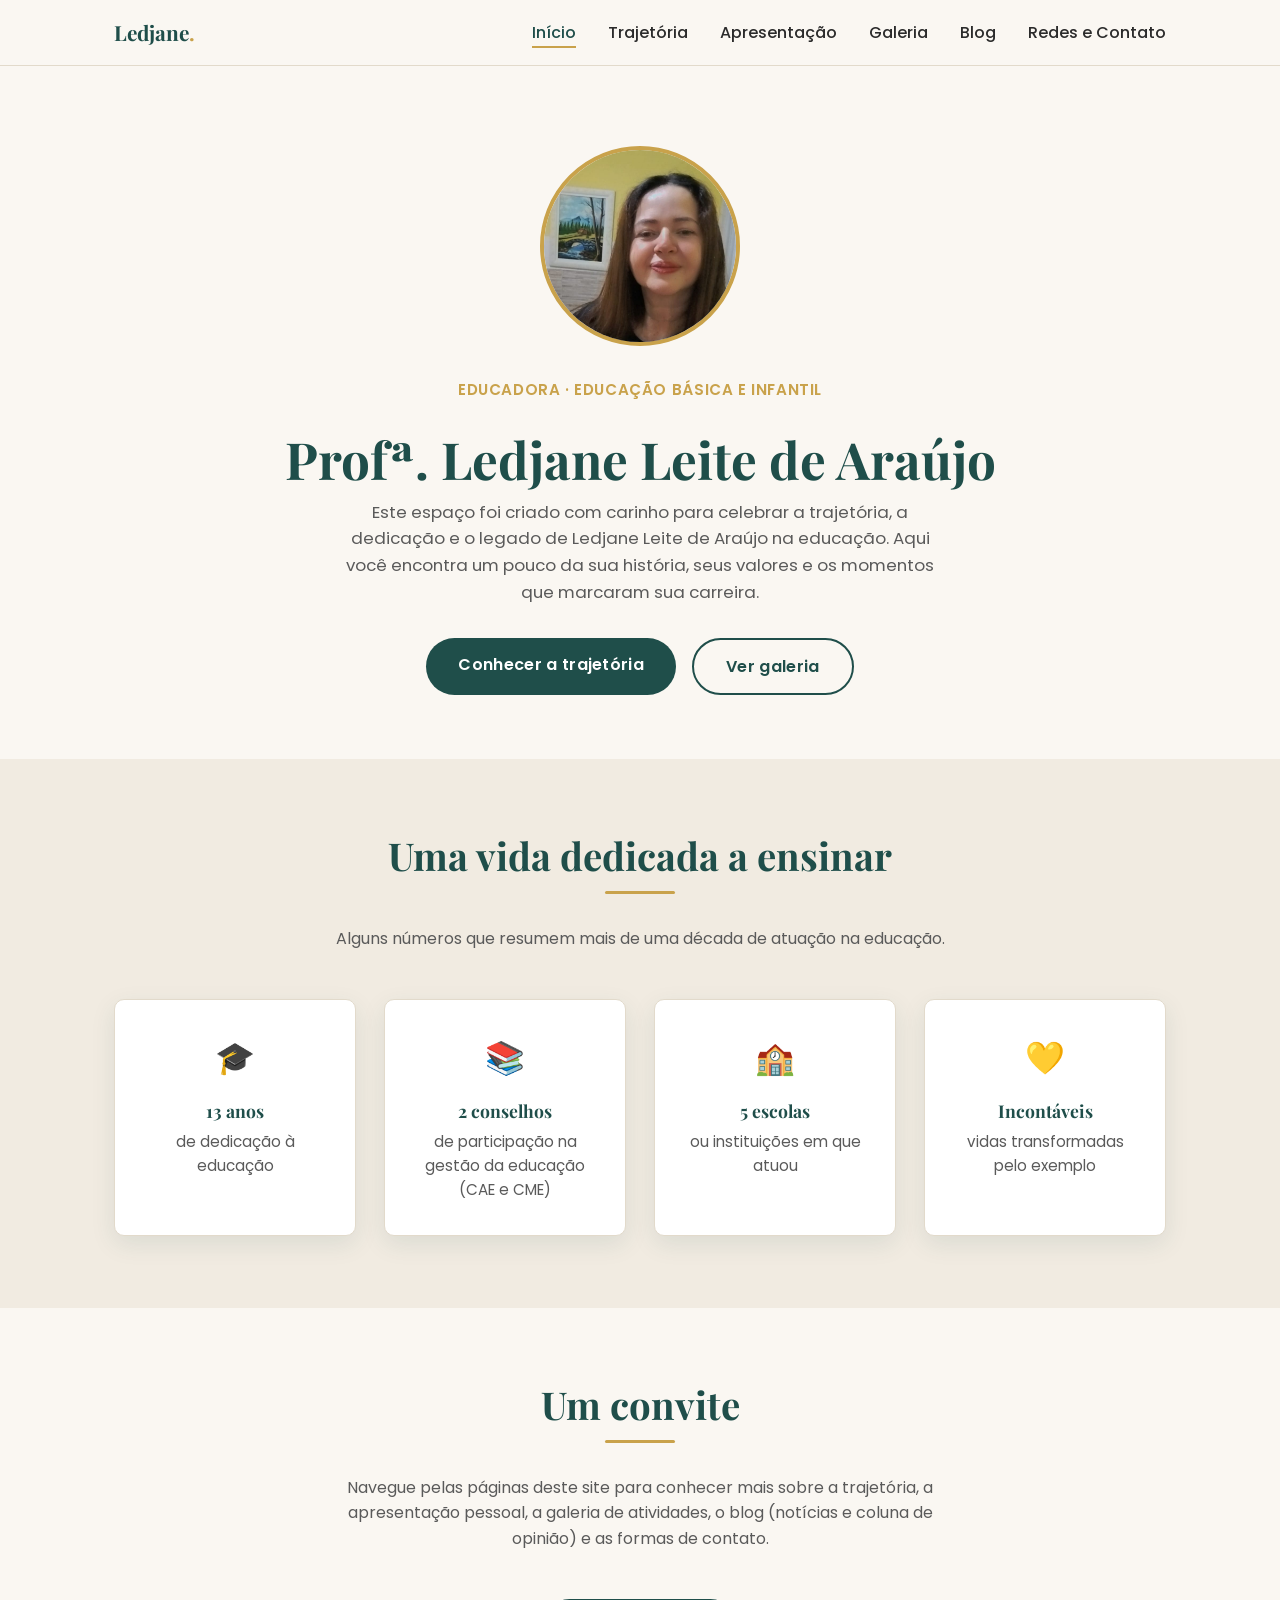
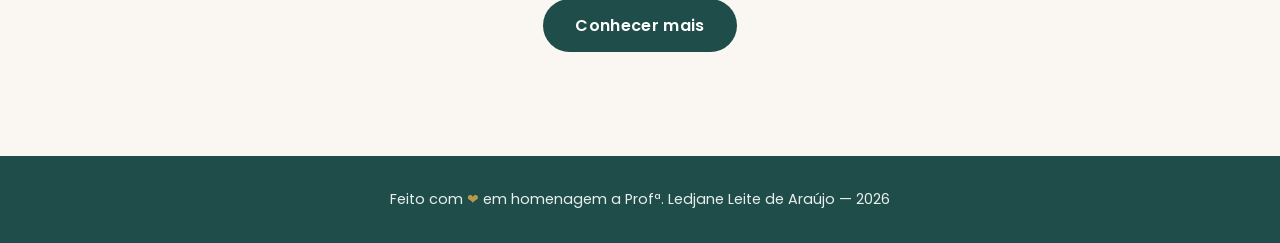
==== index.html @ a9190896 "Add files via upload" ====
<!DOCTYPE html>
<html lang="pt-BR">
<head>
  <meta charset="UTF-8" />
  <meta name="viewport" content="width=device-width, initial-scale=1.0" />
  <title>Profª. Ledjane Leite de Araújo | Uma homenagem</title>
  <meta name="description" content="Site em homenagem a Ledjane Leite de Araújo, profissional dedicada à educação." />
  <link rel="icon" type="image/svg+xml" href="assets/favicon.svg" />
  <link rel="preconnect" href="https://fonts.googleapis.com" />
  <link rel="preconnect" href="https://fonts.gstatic.com" crossorigin />
  <link href="https://fonts.googleapis.com/css2?family=Playfair+Display:wght@600;700&family=Poppins:wght@300;400;500;600;700&display=swap" rel="stylesheet" />
  <link rel="stylesheet" href="css/style.css" />
</head>
<body>

  <header class="cabecalho">
    <nav class="navegacao container">
      <a href="index.html" class="marca">Ledjane<span>.</span></a>
      <button class="botao-menu" aria-label="Abrir menu" aria-expanded="false">
        <span></span><span></span><span></span>
      </button>
      <ul class="menu">
        <li><a href="index.html">Início</a></li>
        <li><a href="trajetoria.html">Trajetória</a></li>
        <li><a href="apresentacao.html">Apresentação</a></li>
        <li><a href="galeria.html">Galeria</a></li>
        <li><a href="blog.html">Blog</a></li>
        <li><a href="contato.html">Redes e Contato</a></li>
      </ul>
    </nav>
  </header>

  <main>
    <section class="hero container">
      <div class="hero-moldura">
        <img src="assets/img/Foto da homenageada n. 1.jpeg" alt="Foto de Ledjane Leite de Araújo" />
      </div>
      <p class="cargo">Educadora &middot; Educação Básica e Infantil</p>
      <h1>Profª. Ledjane Leite de Araújo</h1>
      <p class="resumo">
        Este espaço foi criado com carinho para celebrar a trajetória, a dedicação
        e o legado de Ledjane Leite de Araújo na educação. Aqui você encontra um
        pouco da sua história, seus valores e os momentos que marcaram sua carreira.
      </p>
      <div class="hero-acoes">
        <a href="trajetoria.html" class="botao">Conhecer a trajetória</a>
        <a href="galeria.html" class="botao botao-secundario">Ver galeria</a>
      </div>
    </section>

    <section class="secao secao-alt">
      <div class="container">
        <h2 class="titulo-secao fade-in">Uma vida dedicada a ensinar</h2>
        <div class="linha-destaque"></div>
        <p class="subtitulo-secao fade-in">
          Alguns números que resumem mais de uma década de atuação na educação.
        </p>

        <div class="grade-destaques">
          <div class="cartao fade-in">
            <div class="icone">🎓</div>
            <h3>13 anos</h3>
            <p>de dedicação à educação</p>
          </div>
          <div class="cartao fade-in">
            <div class="icone">📚</div>
            <h3>2 conselhos</h3>
            <p>de participação na gestão da educação (CAE e CME)</p>
          </div>
          <div class="cartao fade-in">
            <div class="icone">🏫</div>
            <h3>5 escolas</h3>
            <p>ou instituições em que atuou</p>
          </div>
          <div class="cartao fade-in">
            <div class="icone">💛</div>
            <h3>Incontáveis</h3>
            <p>vidas transformadas pelo exemplo</p>
          </div>
        </div>
      </div>
    </section>

    <section class="secao">
      <div class="container" style="text-align: center;">
        <h2 class="titulo-secao fade-in">Um convite</h2>
        <div class="linha-destaque"></div>
        <p class="subtitulo-secao fade-in">
          Navegue pelas páginas deste site para conhecer mais sobre a trajetória,
          a apresentação pessoal, a galeria de atividades, o blog (notícias e
          coluna de opinião) e as formas de contato.
        </p>
        <a href="apresentacao.html" class="botao">Conhecer mais</a>
      </div>
    </section>
  </main>

  <footer class="rodape">
    <div class="container">
      <p>Feito com <span class="coracao">&#10084;</span> em homenagem a Profª. Ledjane Leite de Araújo &mdash; <span id="ano-atual"></span></p>
    </div>
  </footer>

  <script src="js/script.js"></script>
</body>
</html>
---- css/style.css ----
/* ==========================================================================
   Homenagem — folha de estilos principal
   ========================================================================== */

:root {
  --cor-fundo: #faf7f2;
  --cor-fundo-alt: #f1ebe1;
  --cor-texto: #2b2b2b;
  --cor-texto-suave: #5a5a5a;
  --cor-primaria: #1f4e4a;
  --cor-primaria-clara: #2f6b65;
  --cor-destaque: #c9a24b;
  --cor-destaque-clara: #e4c77e;
  --cor-branco: #ffffff;
  --cor-borda: #e2dacb;

  --fonte-titulo: "Playfair Display", Georgia, "Times New Roman", serif;
  --fonte-texto: "Poppins", "Segoe UI", Arial, sans-serif;

  --largura-maxima: 1100px;
  --raio: 10px;
  --sombra: 0 8px 24px rgba(31, 78, 74, 0.1);
  --transicao: 0.25s ease;
}

/* ---------- Reset básico ---------- */
* {
  margin: 0;
  padding: 0;
  box-sizing: border-box;
}

html {
  scroll-behavior: smooth;
}

body {
  font-family: var(--fonte-texto);
  color: var(--cor-texto);
  background-color: var(--cor-fundo);
  line-height: 1.6;
  -webkit-font-smoothing: antialiased;
}

img {
  max-width: 100%;
  display: block;
}

a {
  color: inherit;
  text-decoration: none;
}

ul {
  list-style: none;
}

h1, h2, h3, h4 {
  font-family: var(--fonte-titulo);
  color: var(--cor-primaria);
  line-height: 1.25;
}

.container {
  width: 100%;
  max-width: var(--largura-maxima);
  margin-inline: auto;
  padding-inline: 1.5rem;
}

/* ---------- Utilitários ---------- */
.secao {
  padding: 4.5rem 0;
}

.secao-alt {
  background-color: var(--cor-fundo-alt);
}

.titulo-secao {
  font-size: clamp(1.8rem, 3vw, 2.4rem);
  text-align: center;
  margin-bottom: 0.75rem;
}

.subtitulo-secao {
  text-align: center;
  color: var(--cor-texto-suave);
  max-width: 640px;
  margin: 0 auto 3rem;
}

.linha-destaque {
  width: 70px;
  height: 3px;
  background-color: var(--cor-destaque);
  margin: 0 auto 2rem;
  border-radius: 2px;
}

.botao {
  display: inline-block;
  padding: 0.85rem 2rem;
  background-color: var(--cor-primaria);
  color: var(--cor-branco);
  border-radius: 999px;
  font-weight: 600;
  letter-spacing: 0.02em;
  transition: background-color var(--transicao), transform var(--transicao);
  border: none;
  cursor: pointer;
}

.botao:hover {
  background-color: var(--cor-primaria-clara);
  transform: translateY(-2px);
}

.botao-secundario {
  background-color: transparent;
  color: var(--cor-primaria);
  border: 2px solid var(--cor-primaria);
}

.botao-secundario:hover {
  background-color: var(--cor-primaria);
  color: var(--cor-branco);
}

.fade-in {
  opacity: 0;
  transform: translateY(24px);
  transition: opacity 0.7s ease, transform 0.7s ease;
}

.fade-in.visivel {
  opacity: 1;
  transform: translateY(0);
}

/* ---------- Cabeçalho / navegação ---------- */
.cabecalho {
  position: sticky;
  top: 0;
  z-index: 100;
  background-color: rgba(250, 247, 242, 0.95);
  backdrop-filter: blur(6px);
  border-bottom: 1px solid var(--cor-borda);
}

.navegacao {
  display: flex;
  align-items: center;
  justify-content: space-between;
  padding-block: 1rem;
}

.marca {
  font-family: var(--fonte-titulo);
  font-size: 1.3rem;
  color: var(--cor-primaria);
  font-weight: 700;
}

.marca span {
  color: var(--cor-destaque);
}

.menu {
  display: flex;
  gap: 2rem;
}

.menu a {
  font-weight: 500;
  color: var(--cor-texto);
  position: relative;
  padding-bottom: 4px;
  transition: color var(--transicao);
}

.menu a::after {
  content: "";
  position: absolute;
  left: 0;
  bottom: 0;
  width: 0;
  height: 2px;
  background-color: var(--cor-destaque);
  transition: width var(--transicao);
}

.menu a:hover,
.menu a.ativo {
  color: var(--cor-primaria);
}

.menu a:hover::after,
.menu a.ativo::after {
  width: 100%;
}

.botao-menu {
  display: none;
  flex-direction: column;
  gap: 5px;
  background: none;
  border: none;
  cursor: pointer;
  padding: 0.4rem;
}

.botao-menu span {
  width: 26px;
  height: 2px;
  background-color: var(--cor-primaria);
  transition: transform var(--transicao), opacity var(--transicao);
}

.botao-menu.aberto span:nth-child(1) {
  transform: translateY(7px) rotate(45deg);
}

.botao-menu.aberto span:nth-child(2) {
  opacity: 0;
}

.botao-menu.aberto span:nth-child(3) {
  transform: translateY(-7px) rotate(-45deg);
}

/* ---------- Hero (Início) ---------- */
.hero {
  padding: 5rem 0 4rem;
  text-align: center;
}

.hero-moldura {
  width: 200px;
  height: 200px;
  border-radius: 50%;
  margin: 0 auto 2rem;
  background-color: var(--cor-fundo-alt);
  border: 4px solid var(--cor-destaque);
  display: flex;
  align-items: center;
  justify-content: center;
  color: var(--cor-texto-suave);
  font-size: 0.9rem;
  text-align: center;
  overflow: hidden;
}

.hero-moldura img {
  width: 100%;
  height: 100%;
  object-fit: cover;
}

.hero h1 {
  font-size: clamp(2.2rem, 5vw, 3.2rem);
  margin-bottom: 0.5rem;
}

.hero .cargo {
  color: var(--cor-destaque);
  font-weight: 600;
  letter-spacing: 0.04em;
  text-transform: uppercase;
  font-size: 0.95rem;
  margin-bottom: 1.5rem;
}

.hero p.resumo {
  max-width: 620px;
  margin: 0 auto 2rem;
  color: var(--cor-texto-suave);
  font-size: 1.05rem;
}

.hero-acoes {
  display: flex;
  justify-content: center;
  gap: 1rem;
  flex-wrap: wrap;
}

/* ---------- Cartões de destaque (Início) ---------- */
.grade-destaques {
  display: grid;
  grid-template-columns: repeat(auto-fit, minmax(220px, 1fr));
  gap: 1.75rem;
  margin-top: 1rem;
}

.cartao {
  background-color: var(--cor-branco);
  border: 1px solid var(--cor-borda);
  border-radius: var(--raio);
  padding: 2rem 1.5rem;
  text-align: center;
  box-shadow: var(--sombra);
  transition: transform var(--transicao);
}

.cartao:hover {
  transform: translateY(-6px);
}

.cartao .icone {
  font-size: 2rem;
  margin-bottom: 1rem;
}

.cartao h3 {
  font-size: 1.1rem;
  margin-bottom: 0.5rem;
}

.cartao p {
  color: var(--cor-texto-suave);
  font-size: 0.95rem;
}

/* ---------- Mini perfil com foto (Trajetória) ---------- */
.perfil-mini {
  display: flex;
  align-items: center;
  justify-content: center;
  gap: 1rem;
  max-width: 460px;
  margin: 0 auto 3rem;
}

.perfil-mini-foto {
  flex-shrink: 0;
  width: 72px;
  height: 72px;
  border-radius: 50%;
  overflow: hidden;
  border: 3px solid var(--cor-destaque);
}

.perfil-mini-foto img {
  width: 100%;
  height: 100%;
  object-fit: cover;
}

.perfil-mini-nome {
  font-family: var(--fonte-titulo);
  font-weight: 700;
  color: var(--cor-primaria);
  font-size: 1.05rem;
}

.perfil-mini-cargo {
  font-size: 0.85rem;
  color: var(--cor-texto-suave);
}

/* ---------- Experiência profissional (Trajetória) ---------- */
.experiencia-lista {
  max-width: 720px;
  margin: 0 auto;
}

.experiencia-item {
  display: flex;
  align-items: flex-start;
  gap: 1.25rem;
  padding: 1.5rem 0;
  border-bottom: 1px solid var(--cor-borda);
}

.experiencia-item:last-child {
  border-bottom: none;
}

.experiencia-logo {
  flex-shrink: 0;
  width: 60px;
  height: 60px;
  border-radius: 8px;
  border: 1px solid var(--cor-borda);
  background-color: var(--cor-branco);
  display: flex;
  align-items: center;
  justify-content: center;
  overflow: hidden;
  padding: 6px;
}

.experiencia-logo img {
  width: 100%;
  height: 100%;
  object-fit: contain;
}

.experiencia-cargo {
  font-family: var(--fonte-texto);
  font-size: 1.05rem;
  font-weight: 600;
  color: var(--cor-primaria);
  margin-bottom: 0.15rem;
}

.experiencia-instituicao {
  font-weight: 500;
  color: var(--cor-texto);
  margin-bottom: 0.15rem;
}

.experiencia-duracao {
  font-size: 0.85rem;
  color: var(--cor-texto-suave);
}

.experiencia-detalhe {
  font-size: 0.85rem;
  color: var(--cor-texto-suave);
  font-style: italic;
  margin-top: 0.3rem;
}

@media (max-width: 480px) {
  .experiencia-item {
    gap: 0.9rem;
  }

  .experiencia-logo {
    width: 48px;
    height: 48px;
  }
}

/* ---------- Apresentação ---------- */
.apresentacao-conteudo {
  display: grid;
  grid-template-columns: 280px 1fr;
  gap: 3rem;
  align-items: start;
}

.apresentacao-foto {
  width: 100%;
  aspect-ratio: 4 / 5;
  border-radius: var(--raio);
  background-color: var(--cor-fundo-alt);
  border: 1px solid var(--cor-borda);
  display: flex;
  align-items: center;
  justify-content: center;
  color: var(--cor-texto-suave);
  overflow: hidden;
}

.apresentacao-foto img {
  width: 100%;
  height: 100%;
  object-fit: cover;
}

.apresentacao-texto p {
  margin-bottom: 1.1rem;
  color: var(--cor-texto-suave);
}

.citacao {
  border-left: 4px solid var(--cor-destaque);
  padding: 0.5rem 0 0.5rem 1.25rem;
  font-style: italic;
  color: var(--cor-primaria);
  font-size: 1.15rem;
  margin: 1.5rem 0;
}

.lista-valores {
  display: grid;
  grid-template-columns: repeat(auto-fit, minmax(160px, 1fr));
  gap: 1rem;
  margin-top: 1.5rem;
}

.lista-valores li {
  background-color: var(--cor-branco);
  border: 1px solid var(--cor-borda);
  border-radius: var(--raio);
  padding: 1rem;
  text-align: center;
  font-weight: 500;
  color: var(--cor-primaria);
}

/* ---------- Galeria ---------- */
.indice-galeria {
  display: flex;
  flex-wrap: wrap;
  justify-content: center;
  gap: 0.75rem;
  max-width: 900px;
  margin: 0 auto 3.5rem;
}

.indice-galeria a {
  padding: 0.55rem 1.15rem;
  border: 1px solid var(--cor-borda);
  border-radius: 999px;
  background-color: var(--cor-branco);
  color: var(--cor-primaria);
  font-size: 0.9rem;
  font-weight: 500;
  transition: background-color var(--transicao), color var(--transicao);
}

.indice-galeria a:hover {
  background-color: var(--cor-primaria);
  color: var(--cor-branco);
}

.categoria-galeria {
  margin-bottom: 4.5rem;
  scroll-margin-top: 90px;
}

.categoria-galeria:last-child {
  margin-bottom: 0;
}

.categoria-cabecalho {
  max-width: 760px;
  margin: 0 auto 2rem;
}

.categoria-titulo {
  font-size: 1.6rem;
  text-align: center;
  margin-bottom: 1rem;
}

.categoria-contexto {
  color: var(--cor-texto-suave);
  font-size: 0.97rem;
  text-align: left;
  background-color: var(--cor-branco);
  border: 1px solid var(--cor-borda);
  border-left: 4px solid var(--cor-destaque);
  border-radius: var(--raio);
  padding: 1.25rem 1.5rem;
}

.grade-galeria {
  display: grid;
  grid-template-columns: repeat(auto-fill, minmax(220px, 1fr));
  gap: 1.25rem;
}

.item-galeria {
  aspect-ratio: 1 / 1;
  border-radius: var(--raio);
  overflow: hidden;
  background-color: var(--cor-fundo-alt);
  border: 1px dashed var(--cor-borda);
  display: flex;
  align-items: center;
  justify-content: center;
  color: var(--cor-texto-suave);
  font-size: 0.9rem;
  text-align: center;
  padding: 1rem;
  cursor: pointer;
  transition: transform var(--transicao), box-shadow var(--transicao);
}

.item-galeria:hover {
  transform: scale(1.03);
  box-shadow: var(--sombra);
}

.item-galeria img {
  width: 100%;
  height: 100%;
  object-fit: cover;
}

/* Modal / lightbox da galeria */
.lightbox {
  position: fixed;
  inset: 0;
  background-color: rgba(20, 20, 20, 0.85);
  display: none;
  align-items: center;
  justify-content: center;
  z-index: 200;
  padding: 2rem;
}

.lightbox.aberto {
  display: flex;
}

.lightbox-conteudo {
  max-width: 90vw;
  max-height: 85vh;
  border-radius: var(--raio);
  overflow: hidden;
}

.lightbox-conteudo img {
  max-width: 90vw;
  max-height: 85vh;
  object-fit: contain;
}

.lightbox-fechar {
  position: absolute;
  top: 1.5rem;
  right: 2rem;
  color: var(--cor-branco);
  font-size: 2rem;
  background: none;
  border: none;
  cursor: pointer;
  line-height: 1;
}

/* ---------- Blog ---------- */
.blog-filtros {
  display: flex;
  justify-content: center;
  gap: 0.75rem;
  margin-bottom: 3rem;
}

.filtro-blog {
  padding: 0.55rem 1.3rem;
  border: 1px solid var(--cor-borda);
  border-radius: 999px;
  background-color: var(--cor-branco);
  color: var(--cor-primaria);
  font-family: var(--fonte-texto);
  font-size: 0.9rem;
  font-weight: 500;
  cursor: pointer;
  transition: background-color var(--transicao), color var(--transicao);
}

.filtro-blog:hover {
  background-color: var(--cor-fundo-alt);
}

.filtro-blog.ativo {
  background-color: var(--cor-primaria);
  border-color: var(--cor-primaria);
  color: var(--cor-branco);
}

.grade-blog {
  display: grid;
  grid-template-columns: repeat(auto-fit, minmax(280px, 1fr));
  gap: 1.75rem;
}

.post-card {
  display: flex;
  flex-direction: column;
  background-color: var(--cor-branco);
  border: 1px solid var(--cor-borda);
  border-radius: var(--raio);
  overflow: hidden;
  box-shadow: var(--sombra);
  transition: transform var(--transicao);
}

.post-card:hover {
  transform: translateY(-6px);
}

.post-card[hidden] {
  display: none;
}

.post-card-imagem {
  aspect-ratio: 16 / 10;
  background-color: var(--cor-fundo-alt);
  display: flex;
  align-items: center;
  justify-content: center;
  color: var(--cor-texto-suave);
  font-size: 0.9rem;
  overflow: hidden;
}

.post-card-imagem img {
  width: 100%;
  height: 100%;
  object-fit: cover;
}

.post-card-conteudo {
  padding: 1.5rem;
  display: flex;
  flex-direction: column;
  gap: 0.5rem;
}

.post-badge {
  align-self: flex-start;
  font-size: 0.75rem;
  font-weight: 600;
  text-transform: uppercase;
  letter-spacing: 0.03em;
  padding: 0.3rem 0.75rem;
  border-radius: 999px;
}

.post-badge-noticia {
  background-color: rgba(31, 78, 74, 0.12);
  color: var(--cor-primaria);
}

.post-badge-coluna {
  background-color: rgba(201, 162, 75, 0.18);
  color: #8a6a24;
}

.post-card-titulo {
  font-size: 1.15rem;
  margin-top: 0.25rem;
}

.post-card-data {
  font-size: 0.82rem;
  color: var(--cor-texto-suave);
}

.post-card-resumo {
  color: var(--cor-texto-suave);
  font-size: 0.95rem;
}

.post-card-link {
  margin-top: 0.5rem;
  font-weight: 600;
  color: var(--cor-primaria);
  font-size: 0.9rem;
}

/* Página de artigo individual do blog */
.artigo-voltar {
  display: inline-block;
  margin-bottom: 2rem;
  font-weight: 500;
  color: var(--cor-primaria);
}

.artigo-voltar:hover {
  text-decoration: underline;
}

.artigo {
  max-width: 720px;
  margin: 0 auto;
}

.artigo-titulo {
  font-size: clamp(1.8rem, 3.5vw, 2.4rem);
  margin: 1rem 0 0.5rem;
}

.artigo-meta {
  color: var(--cor-texto-suave);
  font-size: 0.9rem;
  margin-bottom: 2rem;
}

.artigo-capa {
  aspect-ratio: 16 / 9;
  background-color: var(--cor-fundo-alt);
  border-radius: var(--raio);
  display: flex;
  align-items: center;
  justify-content: center;
  color: var(--cor-texto-suave);
  overflow: hidden;
  margin-bottom: 2rem;
}

.artigo-capa img {
  width: 100%;
  height: 100%;
  object-fit: cover;
}

.artigo-corpo p {
  margin-bottom: 1.25rem;
  color: var(--cor-texto);
  line-height: 1.75;
}

.artigo-corpo ul {
  margin: 0 0 1.5rem 1.25rem;
  list-style: disc;
}

.artigo-corpo li {
  margin-bottom: 0.6rem;
  line-height: 1.7;
}

.artigo-fontes {
  margin-top: 2.5rem;
  padding-top: 1.25rem;
  border-top: 1px solid var(--cor-borda);
  font-size: 0.9rem;
  color: var(--cor-texto-suave);
}

.artigo-fontes h2 {
  font-family: var(--fonte-texto);
  font-size: 0.8rem;
  font-weight: 600;
  text-transform: uppercase;
  letter-spacing: 0.05em;
  margin-bottom: 0.4rem;
}

.artigo-fontes a {
  color: var(--cor-primaria);
  text-decoration: underline;
}

@media (prefers-reduced-motion: reduce) {
  html {
    scroll-behavior: auto;
  }

  .fade-in {
    opacity: 1;
    transform: none;
    transition: none;
  }
}

/* ---------- Redes e contato ---------- */
.grade-contato {
  display: grid;
  grid-template-columns: repeat(auto-fit, minmax(240px, 1fr));
  gap: 1.75rem;
  max-width: 820px;
  margin: 0 auto;
}

.card-rede {
  background-color: var(--cor-branco);
  border: 1px solid var(--cor-borda);
  border-radius: var(--raio);
  padding: 1.75rem;
  text-align: center;
  box-shadow: var(--sombra);
  transition: transform var(--transicao);
}

.card-rede:hover {
  transform: translateY(-4px);
}

.card-rede .icone {
  font-size: 1.8rem;
  margin-bottom: 0.75rem;
  color: var(--cor-primaria);
}

.card-rede h3 {
  font-size: 1.05rem;
  margin-bottom: 0.3rem;
}

.card-rede a {
  color: var(--cor-texto-suave);
  font-size: 0.95rem;
  word-break: break-word;
}

.formulario-contato {
  max-width: 620px;
  margin: 3rem auto 0;
  display: grid;
  gap: 1.1rem;
}

.campo {
  display: grid;
  gap: 0.4rem;
}

.campo label {
  font-weight: 600;
  font-size: 0.9rem;
  color: var(--cor-primaria);
}

.campo input,
.campo textarea {
  font-family: var(--fonte-texto);
  padding: 0.75rem 1rem;
  border: 1px solid var(--cor-borda);
  border-radius: 8px;
  background-color: var(--cor-branco);
  color: var(--cor-texto);
}

.formulario-aviso {
  font-size: 0.85rem;
  color: var(--cor-texto-suave);
  text-align: center;
}

.campo input:focus,
.campo textarea:focus {
  outline: 2px solid var(--cor-destaque-clara);
  outline-offset: 1px;
}

/* ---------- Rodapé ---------- */
.rodape {
  background-color: var(--cor-primaria);
  color: var(--cor-branco);
  text-align: center;
  padding: 2rem 1rem;
  margin-top: 2rem;
}

.rodape p {
  font-size: 0.9rem;
  opacity: 0.9;
}

.rodape .coracao {
  color: var(--cor-destaque);
}

/* ---------- Responsivo ---------- */
@media (max-width: 820px) {
  .apresentacao-conteudo {
    grid-template-columns: 1fr;
  }

  .apresentacao-foto {
    max-width: 320px;
    margin: 0 auto;
  }
}

@media (max-width: 720px) {
  .botao-menu {
    display: flex;
  }

  .menu {
    position: absolute;
    top: 100%;
    left: 0;
    right: 0;
    background-color: var(--cor-fundo);
    border-bottom: 1px solid var(--cor-borda);
    flex-direction: column;
    gap: 0;
    max-height: 0;
    overflow: hidden;
    transition: max-height var(--transicao);
  }

  .menu.aberto {
    max-height: calc(100vh - 64px);
    overflow-y: auto;
  }

  .menu li {
    border-top: 1px solid var(--cor-borda);
  }

  .menu a {
    display: block;
    padding: 1rem 1.5rem;
  }

  .menu a::after {
    display: none;
  }
}
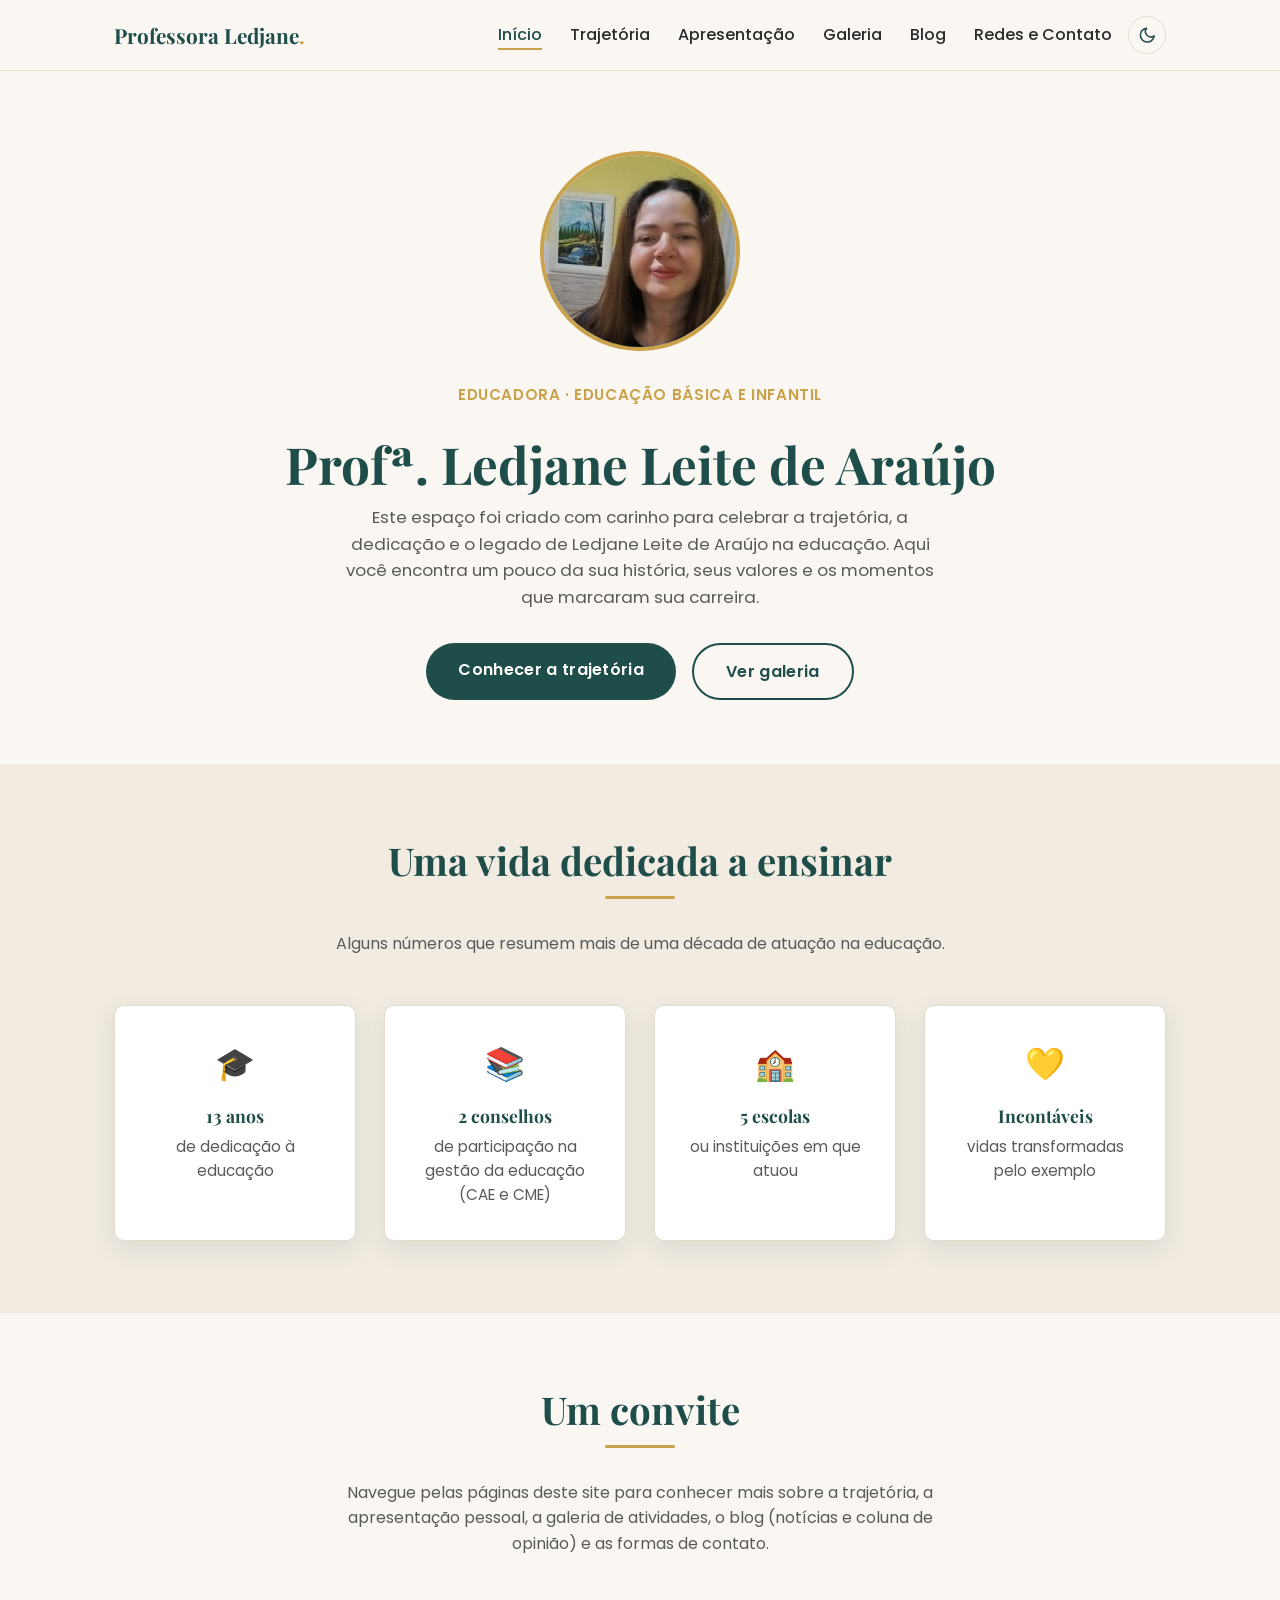
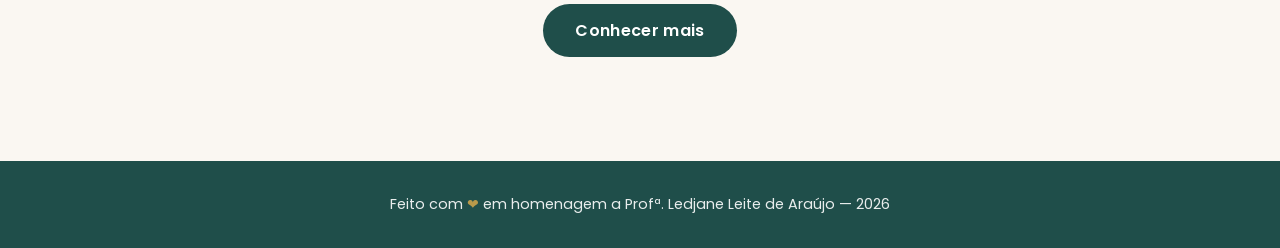
==== commit 5156da24: "Add files via upload" ====
--- a/index.html
+++ b/index.html
@@ -3,6 +3,7 @@
 <head>
   <meta charset="UTF-8" />
   <meta name="viewport" content="width=device-width, initial-scale=1.0" />
+  <script>try{var t=localStorage.getItem("tema");if(!t)t=matchMedia("(prefers-color-scheme: dark)").matches?"escuro":"claro";document.documentElement.setAttribute("data-tema",t)}catch(e){}</script>
   <title>Profª. Ledjane Leite de Araújo | Uma homenagem</title>
   <meta name="description" content="Site em homenagem a Ledjane Leite de Araújo, profissional dedicada à educação." />
   <link rel="icon" type="image/svg+xml" href="assets/favicon.svg" />
@@ -15,7 +16,7 @@
 
   <header class="cabecalho">
     <nav class="navegacao container">
-      <a href="index.html" class="marca">Ledjane<span>.</span></a>
+      <a href="index.html" class="marca">Professora Ledjane<span>.</span></a>
       <button class="botao-menu" aria-label="Abrir menu" aria-expanded="false">
         <span></span><span></span><span></span>
       </button>
@@ -27,6 +28,10 @@
         <li><a href="blog.html">Blog</a></li>
         <li><a href="contato.html">Redes e Contato</a></li>
       </ul>
+      <button type="button" class="botao-tema" aria-label="Alternar modo escuro" aria-pressed="false" title="Modo escuro">
+        <svg class="icone-lua" viewBox="0 0 24 24" aria-hidden="true"><path d="M21 12.8A9 9 0 1 1 11.2 3a7 7 0 0 0 9.8 9.8z"/></svg>
+        <svg class="icone-sol" viewBox="0 0 24 24" aria-hidden="true"><circle cx="12" cy="12" r="4"/><path d="M12 2v2M12 20v2M4.9 4.9l1.4 1.4M17.7 17.7l1.4 1.4M2 12h2M20 12h2M4.9 19.1l1.4-1.4M17.7 6.3l1.4-1.4"/></svg>
+      </button>
     </nav>
   </header>
 
--- a/css/style.css
+++ b/css/style.css
@@ -3,16 +3,25 @@
    ========================================================================== */
 
 :root {
+  color-scheme: light;
+
   --cor-fundo: #faf7f2;
   --cor-fundo-alt: #f1ebe1;
+  --cor-superficie: #ffffff;
   --cor-texto: #2b2b2b;
   --cor-texto-suave: #5a5a5a;
+  --cor-titulo: #1f4e4a;
   --cor-primaria: #1f4e4a;
   --cor-primaria-clara: #2f6b65;
   --cor-destaque: #c9a24b;
   --cor-destaque-clara: #e4c77e;
   --cor-branco: #ffffff;
   --cor-borda: #e2dacb;
+  --cor-cabecalho: rgba(250, 247, 242, 0.95);
+  --cor-rodape: #1f4e4a;
+  --badge-noticia-fundo: rgba(31, 78, 74, 0.12);
+  --badge-coluna-fundo: rgba(201, 162, 75, 0.18);
+  --badge-coluna-texto: #8a6a24;
 
   --fonte-titulo: "Playfair Display", Georgia, "Times New Roman", serif;
   --fonte-texto: "Poppins", "Segoe UI", Arial, sans-serif;
@@ -21,6 +30,27 @@
   --raio: 10px;
   --sombra: 0 8px 24px rgba(31, 78, 74, 0.1);
   --transicao: 0.25s ease;
+}
+
+:root[data-tema="escuro"] {
+  color-scheme: dark;
+
+  --cor-fundo: #111716;
+  --cor-fundo-alt: #172120;
+  --cor-superficie: #1b2524;
+  --cor-texto: #e9e7e2;
+  --cor-texto-suave: #a7b1ae;
+  --cor-titulo: #8fd3c8;
+  --cor-primaria: #2b6a63;
+  --cor-primaria-clara: #3a8077;
+  --cor-destaque: #d4ae58;
+  --cor-borda: #2c3837;
+  --cor-cabecalho: rgba(17, 23, 22, 0.92);
+  --cor-rodape: #0c1211;
+  --badge-noticia-fundo: rgba(143, 211, 200, 0.14);
+  --badge-coluna-fundo: rgba(212, 174, 88, 0.18);
+  --badge-coluna-texto: #e4c77e;
+  --sombra: 0 8px 24px rgba(0, 0, 0, 0.4);
 }
 
 /* ---------- Reset básico ---------- */
@@ -58,7 +88,7 @@
 
 h1, h2, h3, h4 {
   font-family: var(--fonte-titulo);
-  color: var(--cor-primaria);
+  color: var(--cor-titulo);
   line-height: 1.25;
 }
 
@@ -119,8 +149,8 @@
 
 .botao-secundario {
   background-color: transparent;
-  color: var(--cor-primaria);
-  border: 2px solid var(--cor-primaria);
+  color: var(--cor-titulo);
+  border: 2px solid var(--cor-titulo);
 }
 
 .botao-secundario:hover {
@@ -144,7 +174,7 @@
   position: sticky;
   top: 0;
   z-index: 100;
-  background-color: rgba(250, 247, 242, 0.95);
+  background-color: var(--cor-cabecalho);
   backdrop-filter: blur(6px);
   border-bottom: 1px solid var(--cor-borda);
 }
@@ -152,14 +182,16 @@
 .navegacao {
   display: flex;
   align-items: center;
-  justify-content: space-between;
+  gap: 1rem;
   padding-block: 1rem;
 }
 
 .marca {
+  order: 1;
+  white-space: nowrap;
   font-family: var(--fonte-titulo);
   font-size: 1.3rem;
-  color: var(--cor-primaria);
+  color: var(--cor-titulo);
   font-weight: 700;
 }
 
@@ -168,11 +200,14 @@
 }
 
 .menu {
-  display: flex;
-  gap: 2rem;
+  order: 2;
+  margin-left: auto;
+  display: flex;
+  gap: 1.75rem;
 }
 
 .menu a {
+  white-space: nowrap;
   font-weight: 500;
   color: var(--cor-texto);
   position: relative;
@@ -193,7 +228,7 @@
 
 .menu a:hover,
 .menu a.ativo {
-  color: var(--cor-primaria);
+  color: var(--cor-titulo);
 }
 
 .menu a:hover::after,
@@ -201,7 +236,50 @@
   width: 100%;
 }
 
+.botao-tema {
+  order: 3;
+  flex-shrink: 0;
+  width: 2.4rem;
+  height: 2.4rem;
+  display: inline-flex;
+  align-items: center;
+  justify-content: center;
+  background: none;
+  border: 1px solid var(--cor-borda);
+  border-radius: 50%;
+  color: var(--cor-titulo);
+  cursor: pointer;
+  transition: background-color var(--transicao);
+}
+
+.botao-tema:hover {
+  background-color: var(--cor-fundo-alt);
+}
+
+.botao-tema svg {
+  width: 1.15rem;
+  height: 1.15rem;
+  fill: none;
+  stroke: currentColor;
+  stroke-width: 2;
+  stroke-linecap: round;
+  stroke-linejoin: round;
+}
+
+.botao-tema .icone-sol {
+  display: none;
+}
+
+:root[data-tema="escuro"] .botao-tema .icone-sol {
+  display: block;
+}
+
+:root[data-tema="escuro"] .botao-tema .icone-lua {
+  display: none;
+}
+
 .botao-menu {
+  order: 4;
   display: none;
   flex-direction: column;
   gap: 5px;
@@ -214,7 +292,7 @@
 .botao-menu span {
   width: 26px;
   height: 2px;
-  background-color: var(--cor-primaria);
+  background-color: var(--cor-titulo);
   transition: transform var(--transicao), opacity var(--transicao);
 }
 
@@ -295,7 +373,7 @@
 }
 
 .cartao {
-  background-color: var(--cor-branco);
+  background-color: var(--cor-superficie);
   border: 1px solid var(--cor-borda);
   border-radius: var(--raio);
   padding: 2rem 1.5rem;
@@ -351,7 +429,7 @@
 .perfil-mini-nome {
   font-family: var(--fonte-titulo);
   font-weight: 700;
-  color: var(--cor-primaria);
+  color: var(--cor-titulo);
   font-size: 1.05rem;
 }
 
@@ -402,7 +480,7 @@
   font-family: var(--fonte-texto);
   font-size: 1.05rem;
   font-weight: 600;
-  color: var(--cor-primaria);
+  color: var(--cor-titulo);
   margin-bottom: 0.15rem;
 }
 
@@ -471,7 +549,7 @@
   border-left: 4px solid var(--cor-destaque);
   padding: 0.5rem 0 0.5rem 1.25rem;
   font-style: italic;
-  color: var(--cor-primaria);
+  color: var(--cor-titulo);
   font-size: 1.15rem;
   margin: 1.5rem 0;
 }
@@ -484,13 +562,13 @@
 }
 
 .lista-valores li {
-  background-color: var(--cor-branco);
+  background-color: var(--cor-superficie);
   border: 1px solid var(--cor-borda);
   border-radius: var(--raio);
   padding: 1rem;
   text-align: center;
   font-weight: 500;
-  color: var(--cor-primaria);
+  color: var(--cor-titulo);
 }
 
 /* ---------- Galeria ---------- */
@@ -507,8 +585,8 @@
   padding: 0.55rem 1.15rem;
   border: 1px solid var(--cor-borda);
   border-radius: 999px;
-  background-color: var(--cor-branco);
-  color: var(--cor-primaria);
+  background-color: var(--cor-superficie);
+  color: var(--cor-titulo);
   font-size: 0.9rem;
   font-weight: 500;
   transition: background-color var(--transicao), color var(--transicao);
@@ -543,7 +621,7 @@
   color: var(--cor-texto-suave);
   font-size: 0.97rem;
   text-align: left;
-  background-color: var(--cor-branco);
+  background-color: var(--cor-superficie);
   border: 1px solid var(--cor-borda);
   border-left: 4px solid var(--cor-destaque);
   border-radius: var(--raio);
@@ -637,8 +715,8 @@
   padding: 0.55rem 1.3rem;
   border: 1px solid var(--cor-borda);
   border-radius: 999px;
-  background-color: var(--cor-branco);
-  color: var(--cor-primaria);
+  background-color: var(--cor-superficie);
+  color: var(--cor-titulo);
   font-family: var(--fonte-texto);
   font-size: 0.9rem;
   font-weight: 500;
@@ -665,7 +743,7 @@
 .post-card {
   display: flex;
   flex-direction: column;
-  background-color: var(--cor-branco);
+  background-color: var(--cor-superficie);
   border: 1px solid var(--cor-borda);
   border-radius: var(--raio);
   overflow: hidden;
@@ -716,13 +794,13 @@
 }
 
 .post-badge-noticia {
-  background-color: rgba(31, 78, 74, 0.12);
-  color: var(--cor-primaria);
+  background-color: var(--badge-noticia-fundo);
+  color: var(--cor-titulo);
 }
 
 .post-badge-coluna {
-  background-color: rgba(201, 162, 75, 0.18);
-  color: #8a6a24;
+  background-color: var(--badge-coluna-fundo);
+  color: var(--badge-coluna-texto);
 }
 
 .post-card-titulo {
@@ -743,7 +821,7 @@
 .post-card-link {
   margin-top: 0.5rem;
   font-weight: 600;
-  color: var(--cor-primaria);
+  color: var(--cor-titulo);
   font-size: 0.9rem;
 }
 
@@ -752,7 +830,7 @@
   display: inline-block;
   margin-bottom: 2rem;
   font-weight: 500;
-  color: var(--cor-primaria);
+  color: var(--cor-titulo);
 }
 
 .artigo-voltar:hover {
@@ -827,7 +905,7 @@
 }
 
 .artigo-fontes a {
-  color: var(--cor-primaria);
+  color: var(--cor-titulo);
   text-decoration: underline;
 }
 
@@ -853,7 +931,7 @@
 }
 
 .card-rede {
-  background-color: var(--cor-branco);
+  background-color: var(--cor-superficie);
   border: 1px solid var(--cor-borda);
   border-radius: var(--raio);
   padding: 1.75rem;
@@ -869,7 +947,7 @@
 .card-rede .icone {
   font-size: 1.8rem;
   margin-bottom: 0.75rem;
-  color: var(--cor-primaria);
+  color: var(--cor-titulo);
 }
 
 .card-rede h3 {
@@ -898,7 +976,7 @@
 .campo label {
   font-weight: 600;
   font-size: 0.9rem;
-  color: var(--cor-primaria);
+  color: var(--cor-titulo);
 }
 
 .campo input,
@@ -907,7 +985,7 @@
   padding: 0.75rem 1rem;
   border: 1px solid var(--cor-borda);
   border-radius: 8px;
-  background-color: var(--cor-branco);
+  background-color: var(--cor-superficie);
   color: var(--cor-texto);
 }
 
@@ -925,7 +1003,7 @@
 
 /* ---------- Rodapé ---------- */
 .rodape {
-  background-color: var(--cor-primaria);
+  background-color: var(--cor-rodape);
   color: var(--cor-branco);
   text-align: center;
   padding: 2rem 1rem;
@@ -953,8 +1031,14 @@
   }
 }
 
-@media (max-width: 720px) {
+@media (max-width: 900px) {
+  .botao-tema {
+    order: 2;
+    margin-left: auto;
+  }
+
   .botao-menu {
+    order: 3;
     display: flex;
   }
 
